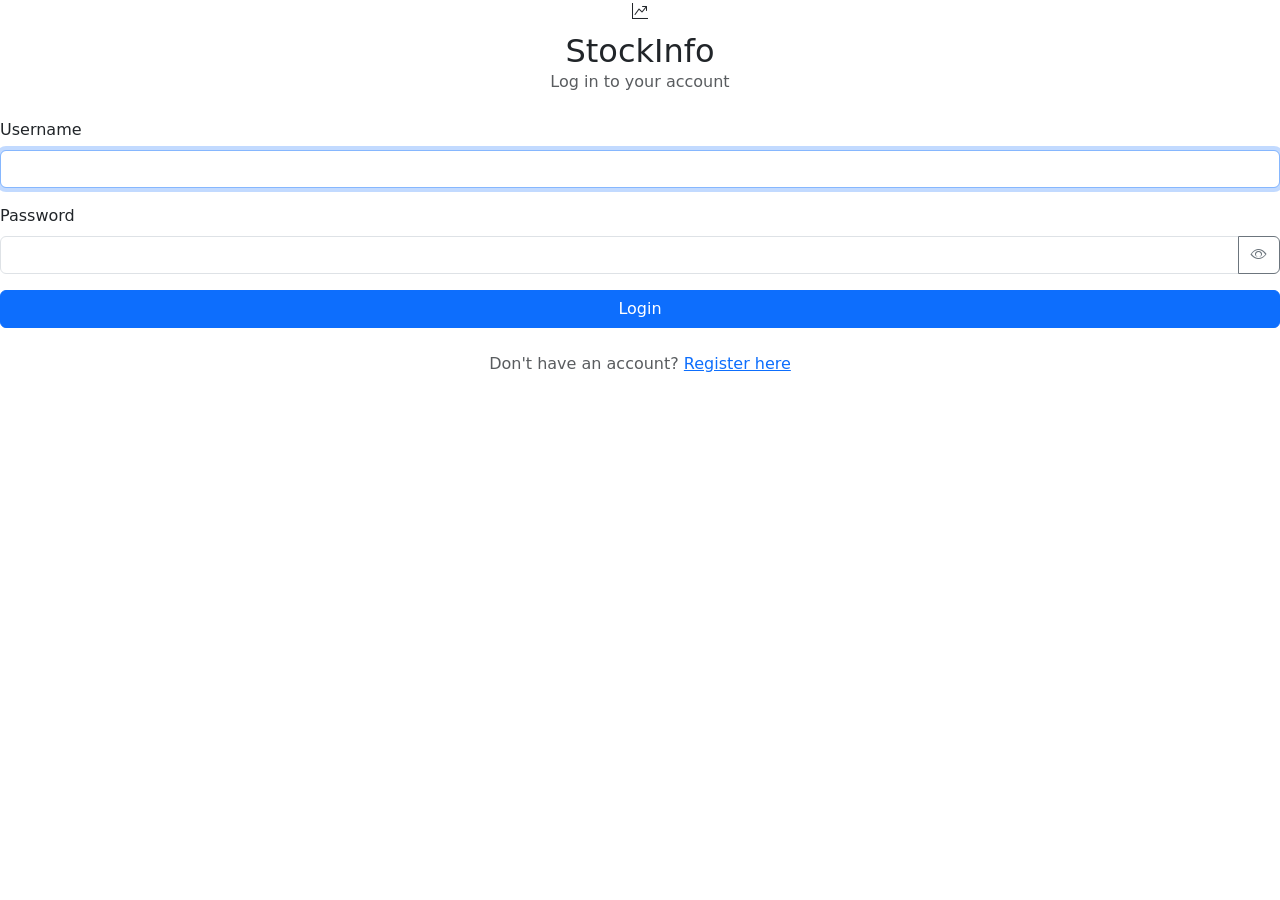
==== stockinfo-frontend/admin.html @ d9d289ce "Initial commit - StockInfo project" ====
<!DOCTYPE html>
<html lang="en">
<head>
<meta charset="UTF-8">
<meta name="viewport" content="width=device-width, initial-scale=1.0">
<title>Admin Panel | StockInfo</title>
<link href="https://cdn.jsdelivr.net/npm/bootstrap@5.3.3/dist/css/bootstrap.min.css" rel="stylesheet">
<link rel="stylesheet" href="https://cdn.jsdelivr.net/npm/bootstrap-icons@1.11.3/font/bootstrap-icons.css">
<link rel="stylesheet" href="css/style.css">
</head>
<body>

<div id="navbarContainer"></div>

<div class="container-fluid main-content">
  <h3 class="page-title">Admin Panel</h3>
  <p class="page-subtitle">Manage stocks, prices, and users</p>

  <div class="row g-3 mb-4" id="statsRow"></div>

  <ul class="nav nav-tabs mb-3">
    <li class="nav-item"><button class="nav-link active" data-bs-toggle="tab" data-bs-target="#stocksTab">Manage Stocks</button></li>
    <li class="nav-item"><button class="nav-link" data-bs-toggle="tab" data-bs-target="#usersTab">Users</button></li>
  </ul>

  <div class="tab-content">
    <!-- Stocks tab -->
    <div class="tab-pane fade show active" id="stocksTab">
      <div class="card p-3 mb-3">
        <h6 class="fw-bold mb-3">Add New Stock</h6>
        <form id="addStockForm" class="row g-2">
          <div class="col-md-2"><input class="form-control" id="newSymbol" placeholder="Symbol" required></div>
          <div class="col-md-3"><input class="form-control" id="newCompanyName" placeholder="Company Name" required></div>
          <div class="col-md-2"><input class="form-control" id="newSector" placeholder="Sector" required></div>
          <div class="col-md-2"><input class="form-control" id="newPrice" type="number" step="0.01" placeholder="Price" required></div>
          <div class="col-md-3"><button class="btn btn-primary w-100" type="submit">Add Stock</button></div>
        </form>
      </div>

      <div class="table-responsive">
        <table class="table table-hover align-middle bg-white">
          <thead>
            <tr><th>Symbol</th><th>Company</th><th>Sector</th><th>Price</th><th>Change</th><th>Update Price</th><th></th></tr>
          </thead>
          <tbody id="adminStocksBody"></tbody>
        </table>
      </div>
    </div>

    <!-- Users tab -->
    <div class="tab-pane fade" id="usersTab">
      <div class="table-responsive">
        <table class="table table-hover align-middle bg-white">
          <thead>
            <tr><th>Name</th><th>Username</th><th>Email</th><th>Role</th><th>Wallet Balance</th></tr>
          </thead>
          <tbody id="usersBody"></tbody>
        </table>
      </div>
    </div>
  </div>
</div>

<div class="toast-container position-fixed bottom-0 end-0 p-3">
  <div id="appToast" class="toast text-bg-success" role="alert">
    <div class="d-flex">
      <div class="toast-body"></div>
      <button type="button" class="btn-close btn-close-white me-2 m-auto" data-bs-dismiss="toast"></button>
    </div>
  </div>
</div>

<script src="https://cdn.jsdelivr.net/npm/bootstrap@5.3.3/dist/js/bootstrap.bundle.min.js"></script>
<script src="js/api.js"></script>
<script src="js/admin.js"></script>
</body>
</html>
---- stockinfo-frontend/css/style.css ----
/* Live price flash animation (used on the Market page for live-feel updates) */
.price-cell {
  transition: background-color 0.3s ease;
  border-radius: 4px;
  padding: 2px 6px;
}
.flash-green { animation: flashGreen 1.2s ease; }
.flash-red { animation: flashRed 1.2s ease; }
@keyframes flashGreen {
  0% { background-color: rgba(22, 163, 74, 0.35); }
  100% { background-color: transparent; }
}
@keyframes flashRed {
  0% { background-color: rgba(220, 38, 38, 0.35); }
  100% { background-color: transparent; }
}

.live-dot {
  display: inline-block;
  width: 8px;
  height: 8px;
  background: #16a34a;
  border-radius: 50%;
  animation: pulseDot 1.5s infinite;
}
@keyframes pulseDot {
  0% { box-shadow: 0 0 0 0 rgba(22, 163, 74, 0.5); }
  70% { box-shadow: 0 0 0 6px rgba(22, 163, 74, 0); }
  100% { box-shadow: 0 0 0 0 rgba(22, 163, 74, 0); }
}
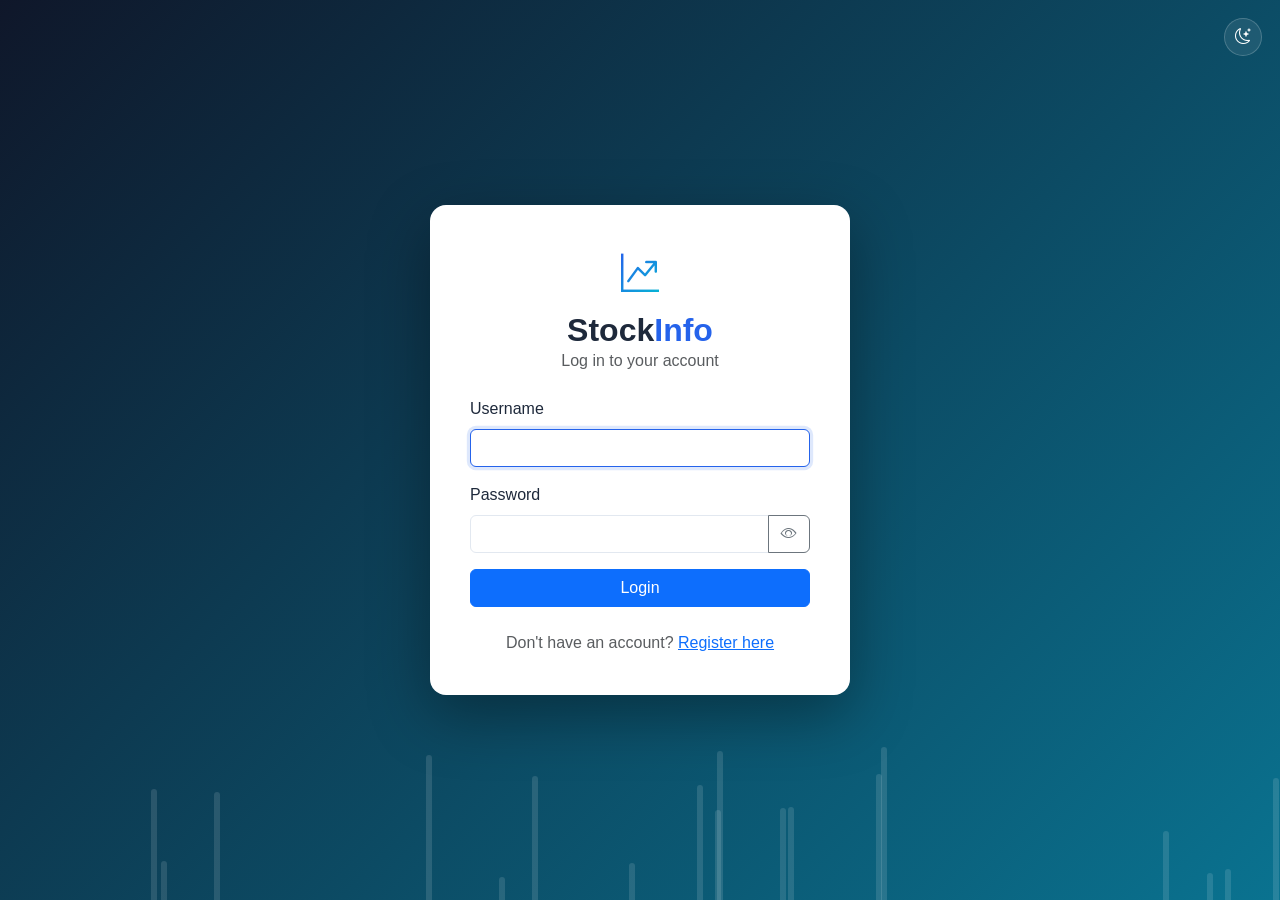
==== commit 852f3654: "Fix production API URL" ====
--- a/stockinfo-frontend/admin.html
+++ b/stockinfo-frontend/admin.html
@@ -38,7 +38,7 @@
       </div>
 
       <div class="table-responsive">
-        <table class="table table-hover align-middle bg-white">
+        <table class=<table class="table table-hover align-middle">
           <thead>
             <tr><th>Symbol</th><th>Company</th><th>Sector</th><th>Price</th><th>Change</th><th>Update Price</th><th></th></tr>
           </thead>
@@ -50,7 +50,7 @@
     <!-- Users tab -->
     <div class="tab-pane fade" id="usersTab">
       <div class="table-responsive">
-        <table class="table table-hover align-middle bg-white">
+        <table class="table table-hover align-middle">
           <thead>
             <tr><th>Name</th><th>Username</th><th>Email</th><th>Role</th><th>Wallet Balance</th></tr>
           </thead>
--- a/stockinfo-frontend/css/style.css
+++ b/stockinfo-frontend/css/style.css
@@ -1,4 +1,255 @@
-/* Live price flash animation (used on the Market page for live-feel updates) */
+/* ==================== THEME SYSTEM ==================== */
+:root {
+  --primary: #2563eb;
+  --primary-dark: #1d4ed8;
+  --primary-light: #60a5fa;
+  --green: #16a34a;
+  --red: #dc2626;
+
+  --bg-body: #f4f6fa;
+  --bg-card: #ffffff;
+  --bg-navbar: #0f172a;
+  --bg-hover: #f1f5f9;
+  --bg-input: #ffffff;
+
+  --text-main: #1e293b;
+  --text-muted: #64748b;
+  --border-color: #e2e8f0;
+}
+
+[data-theme="dark"] {
+  --bg-body: #0b1220;
+  --bg-card: #161f32;
+  --bg-navbar: #05070d;
+  --bg-hover: #1e293b;
+  --bg-input: #1e293b;
+
+  --text-main: #e2e8f0;
+  --text-muted: #94a3b8;
+  --border-color: #2d3b52;
+}
+
+* { transition: background-color 0.25s ease, color 0.25s ease, border-color 0.25s ease; }
+
+body {
+  background-color: var(--bg-body);
+  color: var(--text-main);
+  font-family: 'Segoe UI', Roboto, Arial, sans-serif;
+}
+
+.theme-toggle-btn {
+  width: 38px;
+  height: 38px;
+  border-radius: 50%;
+  border: 1px solid rgba(255,255,255,0.2);
+  background: rgba(255,255,255,0.08);
+  color: #fff;
+  display: flex;
+  align-items: center;
+  justify-content: center;
+  cursor: pointer;
+}
+.theme-toggle-btn:hover { background: rgba(255,255,255,0.18); }
+.theme-toggle-floating {
+  position: fixed;
+  top: 18px;
+  right: 18px;
+  z-index: 1055;
+}
+
+.navbar-brand {
+  font-weight: 700;
+  letter-spacing: 0.5px;
+}
+.navbar-brand span {
+  color: var(--primary-light);
+}
+
+.card {
+  border: none;
+  border-radius: 12px;
+  background-color: var(--bg-card);
+  color: var(--text-main);
+  box-shadow: 0 2px 10px rgba(0,0,0,0.08);
+}
+.stat-card {
+  border-radius: 14px;
+  padding: 20px;
+  color: #fff;
+  background: linear-gradient(135deg, #2563eb, #1d4ed8);
+}
+.stat-card.green { background: linear-gradient(135deg, #16a34a, #0f7c38); }
+.stat-card.red { background: linear-gradient(135deg, #dc2626, #a71d1d); }
+.stat-card.dark { background: linear-gradient(135deg, #1e293b, #0b1220); }
+
+.stat-card .stat-label {
+  font-size: 0.8rem;
+  opacity: 0.85;
+  text-transform: uppercase;
+  letter-spacing: 0.5px;
+}
+.stat-card .stat-value {
+  font-size: 1.6rem;
+  font-weight: 700;
+}
+
+.text-gain { color: var(--green) !important; font-weight: 600; }
+.text-loss { color: var(--red) !important; font-weight: 600; }
+
+.badge-buy { background-color: var(--green); }
+.badge-hold { background-color: #d97706; }
+.badge-sell { background-color: var(--red); }
+
+.auth-wrapper {
+  min-height: 100vh;
+  display: flex;
+  align-items: center;
+  justify-content: center;
+  position: relative;
+  overflow: hidden;
+  background: linear-gradient(-45deg, #0f172a, #1d4ed8, #0891b2, #0f172a);
+  background-size: 400% 400%;
+  animation: gradientFlow 15s ease infinite;
+}
+@keyframes gradientFlow {
+  0% { background-position: 0% 50%; }
+  50% { background-position: 100% 50%; }
+  100% { background-position: 0% 50%; }
+}
+
+.auth-bg-bars {
+  position: absolute;
+  inset: 0;
+  overflow: hidden;
+  pointer-events: none;
+}
+.auth-bg-bars span {
+  position: absolute;
+  bottom: -20px;
+  width: 6px;
+  border-radius: 3px;
+  background: rgba(255,255,255,0.12);
+  animation: floatUp 8s ease-in infinite;
+}
+@keyframes floatUp {
+  0% { transform: translateY(0); opacity: 0; }
+  10% { opacity: 1; }
+  100% { transform: translateY(-120vh); opacity: 0; }
+}
+
+.auth-card {
+  width: 100%;
+  max-width: 420px;
+  background: var(--bg-card);
+  color: var(--text-main);
+  border-radius: 16px;
+  padding: 40px;
+  box-shadow: 0 20px 60px rgba(0,0,0,0.35);
+  position: relative;
+  z-index: 2;
+  animation: cardRise 0.6s ease;
+}
+@keyframes cardRise {
+  from { opacity: 0; transform: translateY(20px); }
+  to { opacity: 1; transform: translateY(0); }
+}
+.auth-card h2 {
+  font-weight: 700;
+}
+.auth-card .brand-icon {
+  font-size: 2.4rem;
+  background: linear-gradient(135deg, var(--primary), #06b6d4);
+  -webkit-background-clip: text;
+  -webkit-text-fill-color: transparent;
+}
+.auth-card .form-control {
+  background-color: var(--bg-input);
+  color: var(--text-main);
+  border-color: var(--border-color);
+}
+.auth-card .form-control:focus {
+  border-color: var(--primary);
+  box-shadow: 0 0 0 0.2rem rgba(37, 99, 235, 0.15);
+}
+
+.table {
+  color: var(--text-main);
+}
+.table > :not(caption) > * > * {
+  background-color: transparent;
+  color: inherit;
+  border-bottom-color: var(--border-color);
+}
+.table td, .table th {
+  vertical-align: middle;
+}
+.table-hover tbody tr:hover {
+  background-color: var(--bg-hover);
+  cursor: pointer;
+}
+
+.form-control, .form-select {
+  background-color: var(--bg-input);
+  color: var(--text-main);
+  border-color: var(--border-color);
+}
+.form-control:focus, .form-select:focus {
+  background-color: var(--bg-input);
+  color: var(--text-main);
+}
+
+.stock-symbol {
+  font-weight: 700;
+  letter-spacing: 0.3px;
+}
+
+.spinner-wrap {
+  display: flex;
+  justify-content: center;
+  padding: 40px 0;
+}
+
+.sidebar {
+  min-height: calc(100vh - 56px);
+  background: var(--bg-navbar);
+  padding-top: 20px;
+}
+.sidebar a {
+  display: block;
+  color: #cbd5e1;
+  padding: 12px 20px;
+  text-decoration: none;
+  border-left: 3px solid transparent;
+  font-size: 0.95rem;
+}
+.sidebar a:hover, .sidebar a.active {
+  background: rgba(255,255,255,0.05);
+  color: #fff;
+  border-left-color: var(--primary);
+}
+.sidebar a i {
+  width: 22px;
+  display: inline-block;
+}
+
+.main-content {
+  padding: 24px;
+}
+
+.page-title {
+  font-weight: 700;
+  margin-bottom: 4px;
+  color: var(--text-main);
+}
+.page-subtitle {
+  color: var(--text-muted);
+  margin-bottom: 24px;
+}
+
+@media (max-width: 768px) {
+  .sidebar { min-height: auto; }
+}
+
 .price-cell {
   transition: background-color 0.3s ease;
   border-radius: 4px;
